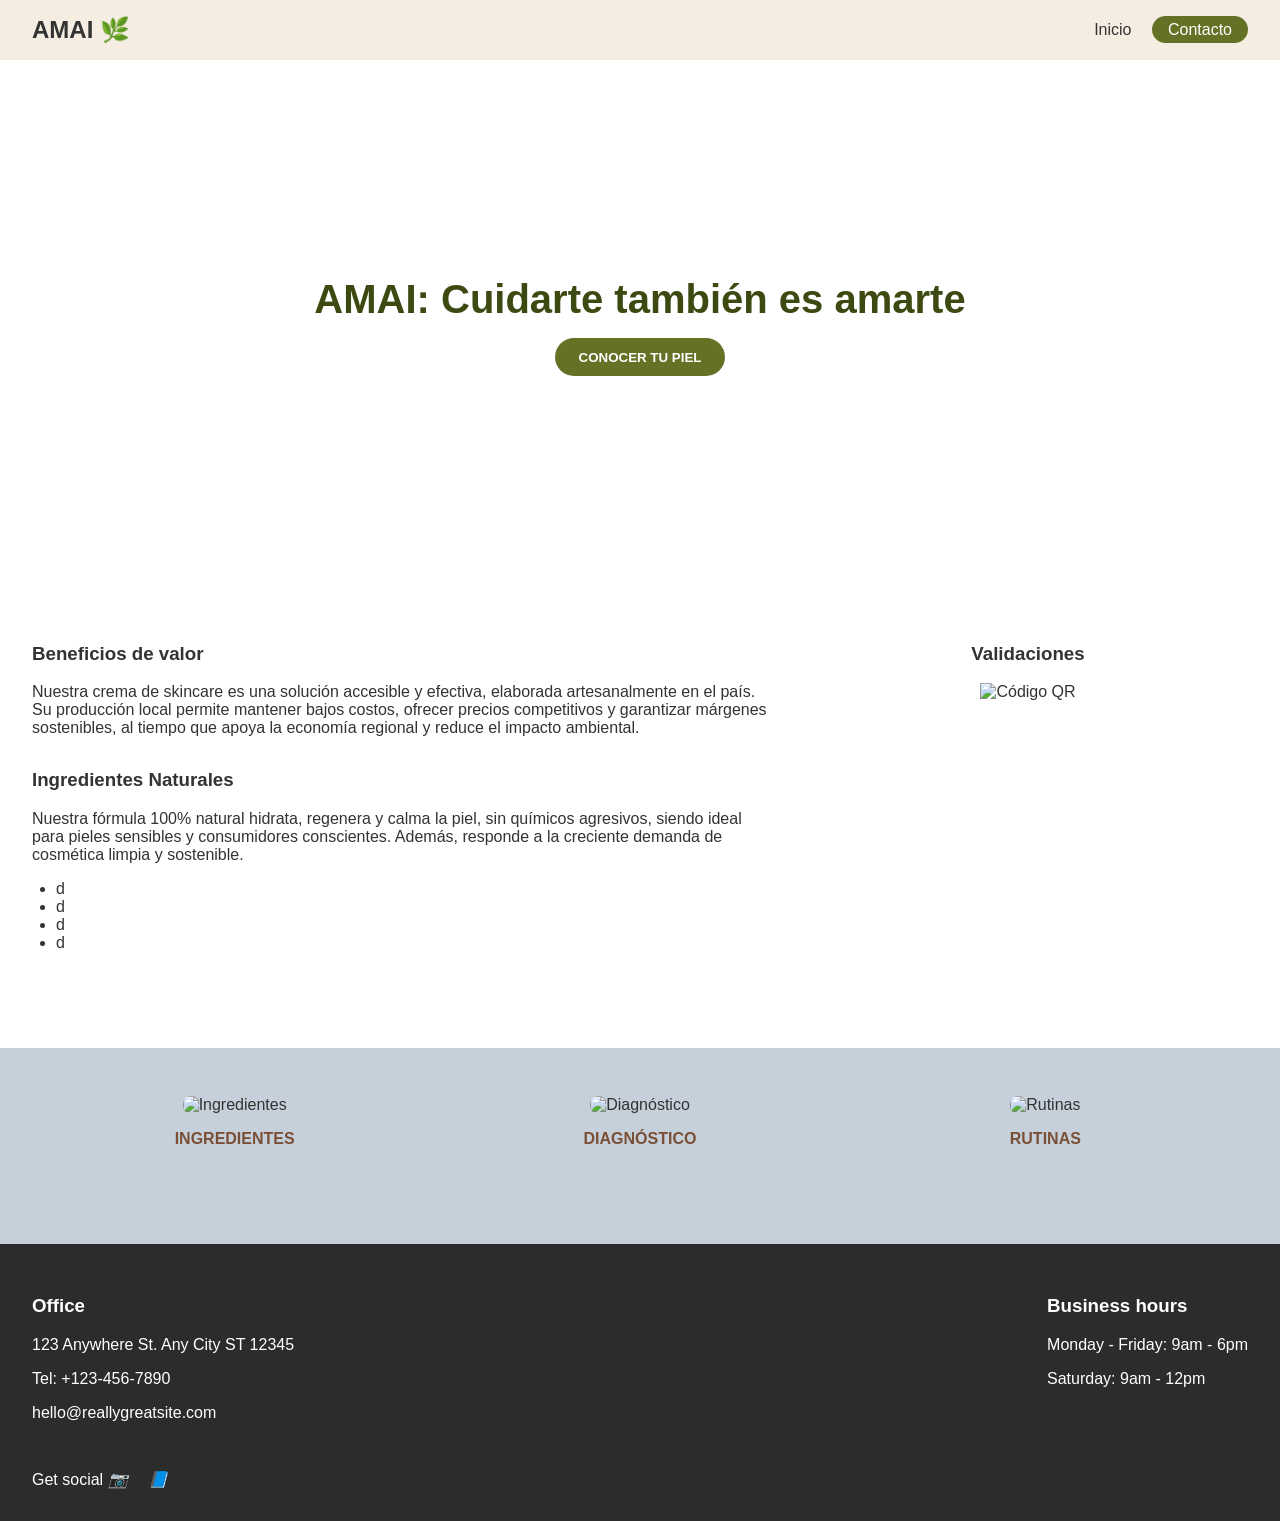
==== index.html @ 6f961f5f "Landing page" ====
<!DOCTYPE html>
<html lang="es">
<head>
  <meta charset="UTF-8" />
  <meta name="viewport" content="width=device-width, initial-scale=1.0" />
  <title>Amai - Cuida tu piel</title>
  <link rel="stylesheet" href="style.css" />
</head>
<body>
  <header>
    <div class="logo">AMAI 🌿</div>
    <nav>
      <a href="#">Inicio</a>
      <a href="#">Contacto</a>
    </nav>
  </header>

  <section class="hero">
    <div class="hero-content">
      <h1>AMAI: Cuidarte también es amarte</h1>
      <button>CONOCER TU PIEL</button>
    </div>
  </section>

  <section class="content">
    <div class="text-block">
      <div class="benefits">
        <h3>Beneficios de valor</h3>
        <p>Nuestra crema de skincare es una solución accesible y efectiva, elaborada artesanalmente en el país. Su producción local permite mantener bajos costos, ofrecer precios competitivos y garantizar márgenes sostenibles, al tiempo que apoya la economía regional y reduce el impacto ambiental.</p>
      </div>
      <div class="ingredients">
        <h3>Ingredientes Naturales</h3>
        <p>Nuestra fórmula 100% natural hidrata, regenera y calma la piel, sin químicos agresivos, siendo ideal para pieles sensibles y consumidores conscientes. Además, responde a la creciente demanda de cosmética limpia y sostenible.</p>
        <ul>
          <li>d</li>
          <li>d</li>
          <li>d</li>
          <li>d</li>
        </ul>
      </div>
    </div>
    <div class="qr">
      <h3>Validaciones</h3>
      <img src="images/qr.png" alt="Código QR" />
    </div>
  </section>

  <section class="sections">
    <div class="section">
      <img src="images/ingredientes.jpg" alt="Ingredientes" />
      <p>INGREDIENTES</p>
    </div>
    <div class="section">
      <img src="images/diagnostico.jpg" alt="Diagnóstico" />
      <p>DIAGNÓSTICO</p>
    </div>
    <div class="section">
      <img src="images/rutinas.jpg" alt="Rutinas" />
      <p>RUTINAS</p>
    </div>
  </section>

  <footer>
    <div class="footer-container">
      <div class="footer-section">
        <h3>Office</h3>
        <p>123 Anywhere St. Any City ST 12345</p>
        <p>Tel: +123-456-7890</p>
        <p>hello@reallygreatsite.com</p>
      </div>
      <div class="footer-section">
        <h3>Business hours</h3>
        <p>Monday - Friday: 9am - 6pm</p>
        <p>Saturday: 9am - 12pm</p>
      </div>
    </div>
    <div class="social-icons">
      <span>Get social</span>
      <i>📷</i>
      <i>📘</i>
    </div>
  </footer>
</body>
</html>
---- style.css ----
body {
  margin: 0;
  font-family: 'Helvetica Neue', sans-serif;
  color: #333;
}

header {
  background: #f5ede2;
  display: flex;
  justify-content: space-between;
  align-items: center;
  padding: 1rem 2rem;
}

header .logo {
  font-weight: bold;
  font-size: 1.5rem;
}

header nav a {
  margin-left: 1rem;
  text-decoration: none;
  color: #333;
}

header nav a:last-child {
  background-color: #637225;
  color: white;
  padding: 0.3rem 1rem;
  border-radius: 20px;
}

.hero {
  background: url("images/hero.jpg") no-repeat center;
  background-size: cover;
  height: 500px;
  display: flex;
  justify-content: center;
  align-items: center;
  text-align: center;
}

.hero h1 {
  color: #3c4a12;
  font-size: 2.5rem;
  margin-bottom: 1rem;
}

.hero button {
  background-color: #637225;
  color: white;
  border: none;
  padding: 0.7rem 1.5rem;
  border-radius: 20px;
  font-weight: bold;
  cursor: pointer;
}

.content {
  display: flex;
  flex-wrap: wrap;
  justify-content: space-between;
  padding: 4rem 2rem;
  gap: 2rem;
}

.text-block {
  flex: 1 1 55%;
}

.qr {
  flex: 1 1 30%;
  text-align: center;
}

.qr img {
  max-width: 150px;
}

.benefits, .ingredients {
  margin-bottom: 2rem;
}

ul {
  padding-left: 1.5rem;
}

.sections {
  display: flex;
  justify-content: space-around;
  background: #c5d0db;
  padding: 3rem 2rem;
  flex-wrap: wrap;
}

.section {
  width: 250px;
  text-align: center;
  margin-bottom: 2rem;
}

.section img {
  max-width: 100%;
  height: auto;
  border-radius: 8px;
}

.section p {
  font-weight: bold;
  color: #7a4f36;
}

footer {
  background: #2c2c2c;
  color: white;
  padding: 2rem;
}

.footer-container {
  display: flex;
  justify-content: space-between;
  flex-wrap: wrap;
}

.footer-section {
  margin-bottom: 1rem;
}

.social-icons {
  margin-top: 1rem;
}

.social-icons i {
  margin-right: 1rem;
}

@media (max-width: 768px) {
  .content, .footer-container {
    flex-direction: column;
    align-items: center;
  }

  .text-block, .qr {
    width: 100%;
  }

  .section {
    width: 80%;
  }
}
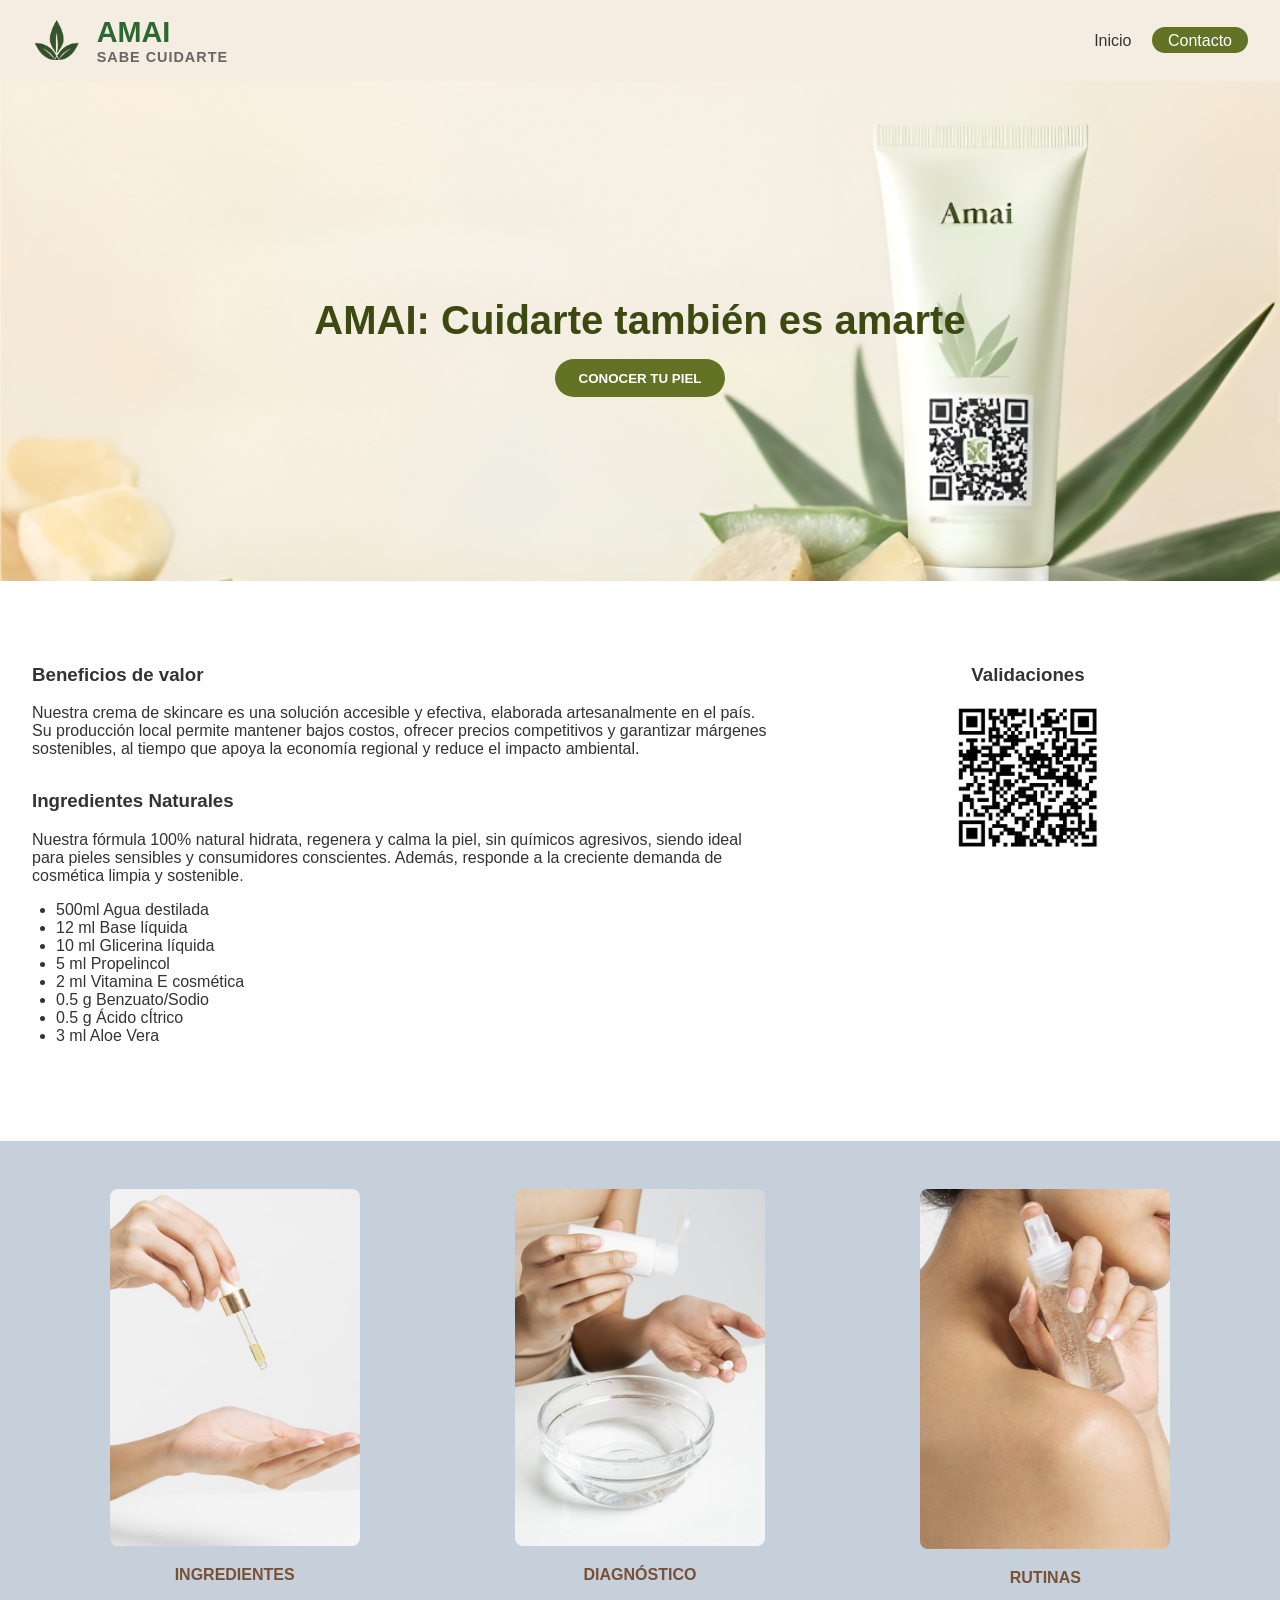
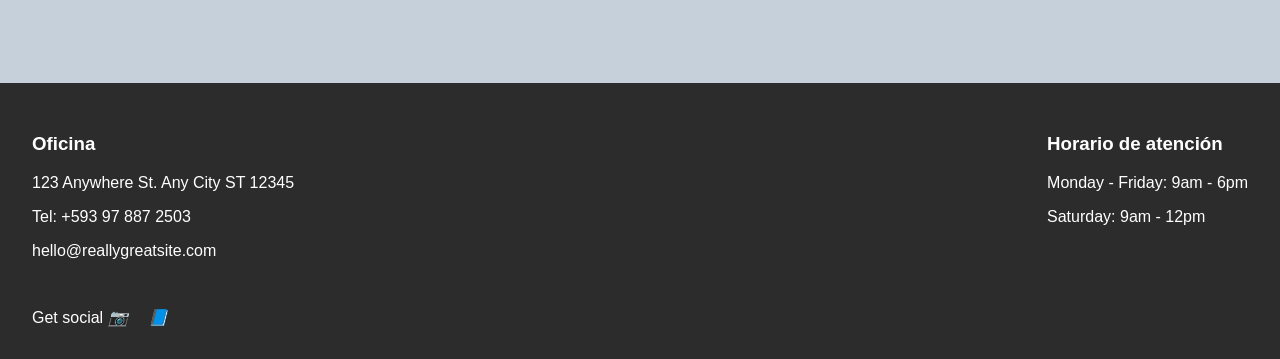
==== commit 2e6f6a9a: "actualización" ====
--- a/index.html
+++ b/index.html
@@ -4,13 +4,20 @@
   <meta charset="UTF-8" />
   <meta name="viewport" content="width=device-width, initial-scale=1.0" />
   <title>Amai - Cuida tu piel</title>
+  <link href="https://fonts.googleapis.com/css2?family=Work+Sans:wght@400;500;700&display=swap" rel="stylesheet">
   <link rel="stylesheet" href="style.css" />
 </head>
 <body>
   <header>
-    <div class="logo">AMAI 🌿</div>
+    <div class="logo" style="flex-direction: row; align-items: center; gap: 1rem;">
+    <img src="images/amailogo.png" alt="Logo AMAI" style="height: 48px; width: auto;">
+    <div style="display: flex; flex-direction: column;">
+      <strong>AMAI</strong>
+      <small>SABE CUIDARTE</small>
+    </div>
+  </div>
     <nav>
-      <a href="#">Inicio</a>
+      <a href="index.html">Inicio</a>
       <a href="#">Contacto</a>
     </nav>
   </header>
@@ -18,7 +25,9 @@
   <section class="hero">
     <div class="hero-content">
       <h1>AMAI: Cuidarte también es amarte</h1>
-      <button>CONOCER TU PIEL</button>
+      <a href="form.html">
+        <button>CONOCER TU PIEL</button>
+      </a>
     </div>
   </section>
 
@@ -32,16 +41,20 @@
         <h3>Ingredientes Naturales</h3>
         <p>Nuestra fórmula 100% natural hidrata, regenera y calma la piel, sin químicos agresivos, siendo ideal para pieles sensibles y consumidores conscientes. Además, responde a la creciente demanda de cosmética limpia y sostenible.</p>
         <ul>
-          <li>d</li>
-          <li>d</li>
-          <li>d</li>
-          <li>d</li>
+          <li>500ml Agua destilada</li>
+          <li>12 ml Base líquida</li>
+          <li>10 ml Glicerina líquida</li>
+          <li>5 ml Propelincol</li>
+          <li>2 ml Vitamina E cosmética</li>
+          <li>0.5 g Benzuato/Sodio</li>
+          <li>0.5 g Ácido cÍtrico</li>
+          <li>3 ml Aloe Vera</li>
         </ul>
       </div>
     </div>
     <div class="qr">
       <h3>Validaciones</h3>
-      <img src="images/qr.png" alt="Código QR" />
+      <img src="images/qr.jpg" alt="Código QR" />
     </div>
   </section>
 
@@ -63,13 +76,13 @@
   <footer>
     <div class="footer-container">
       <div class="footer-section">
-        <h3>Office</h3>
+        <h3>Oficina</h3>
         <p>123 Anywhere St. Any City ST 12345</p>
-        <p>Tel: +123-456-7890</p>
+        <p>Tel: +593 97 887 2503</p>
         <p>hello@reallygreatsite.com</p>
       </div>
       <div class="footer-section">
-        <h3>Business hours</h3>
+        <h3>Horario de atención</h3>
         <p>Monday - Friday: 9am - 6pm</p>
         <p>Saturday: 9am - 12pm</p>
       </div>
--- a/style.css
+++ b/style.css
@@ -13,14 +13,36 @@
 }
 
 header .logo {
+  font-size: 1.5rem;
   font-weight: bold;
-  font-size: 1.5rem;
+  color: #2e6831;
+  display: flex;
+  align-items: center;
+  gap: 0.5rem;
 }
 
 header nav a {
   margin-left: 1rem;
   text-decoration: none;
   color: #333;
+}
+
+.logo {
+  display: flex;
+  flex-direction: column;
+  align-items: start;
+}
+
+.logo strong {
+  font-size: 1.8rem;
+  color: #2e6831;
+  font-weight: 700;
+}
+
+.logo small {
+  font-size: 0.9rem;
+  color: #666;
+  letter-spacing: 1px;
 }
 
 header nav a:last-child {
@@ -77,7 +99,8 @@
   max-width: 150px;
 }
 
-.benefits, .ingredients {
+.benefits,
+.ingredients {
   margin-bottom: 2rem;
 }
 
@@ -135,16 +158,19 @@
 }
 
 @media (max-width: 768px) {
-  .content, .footer-container {
+
+  .content,
+  .footer-container {
     flex-direction: column;
     align-items: center;
   }
 
-  .text-block, .qr {
+  .text-block,
+  .qr {
     width: 100%;
   }
 
   .section {
     width: 80%;
   }
-}
+}
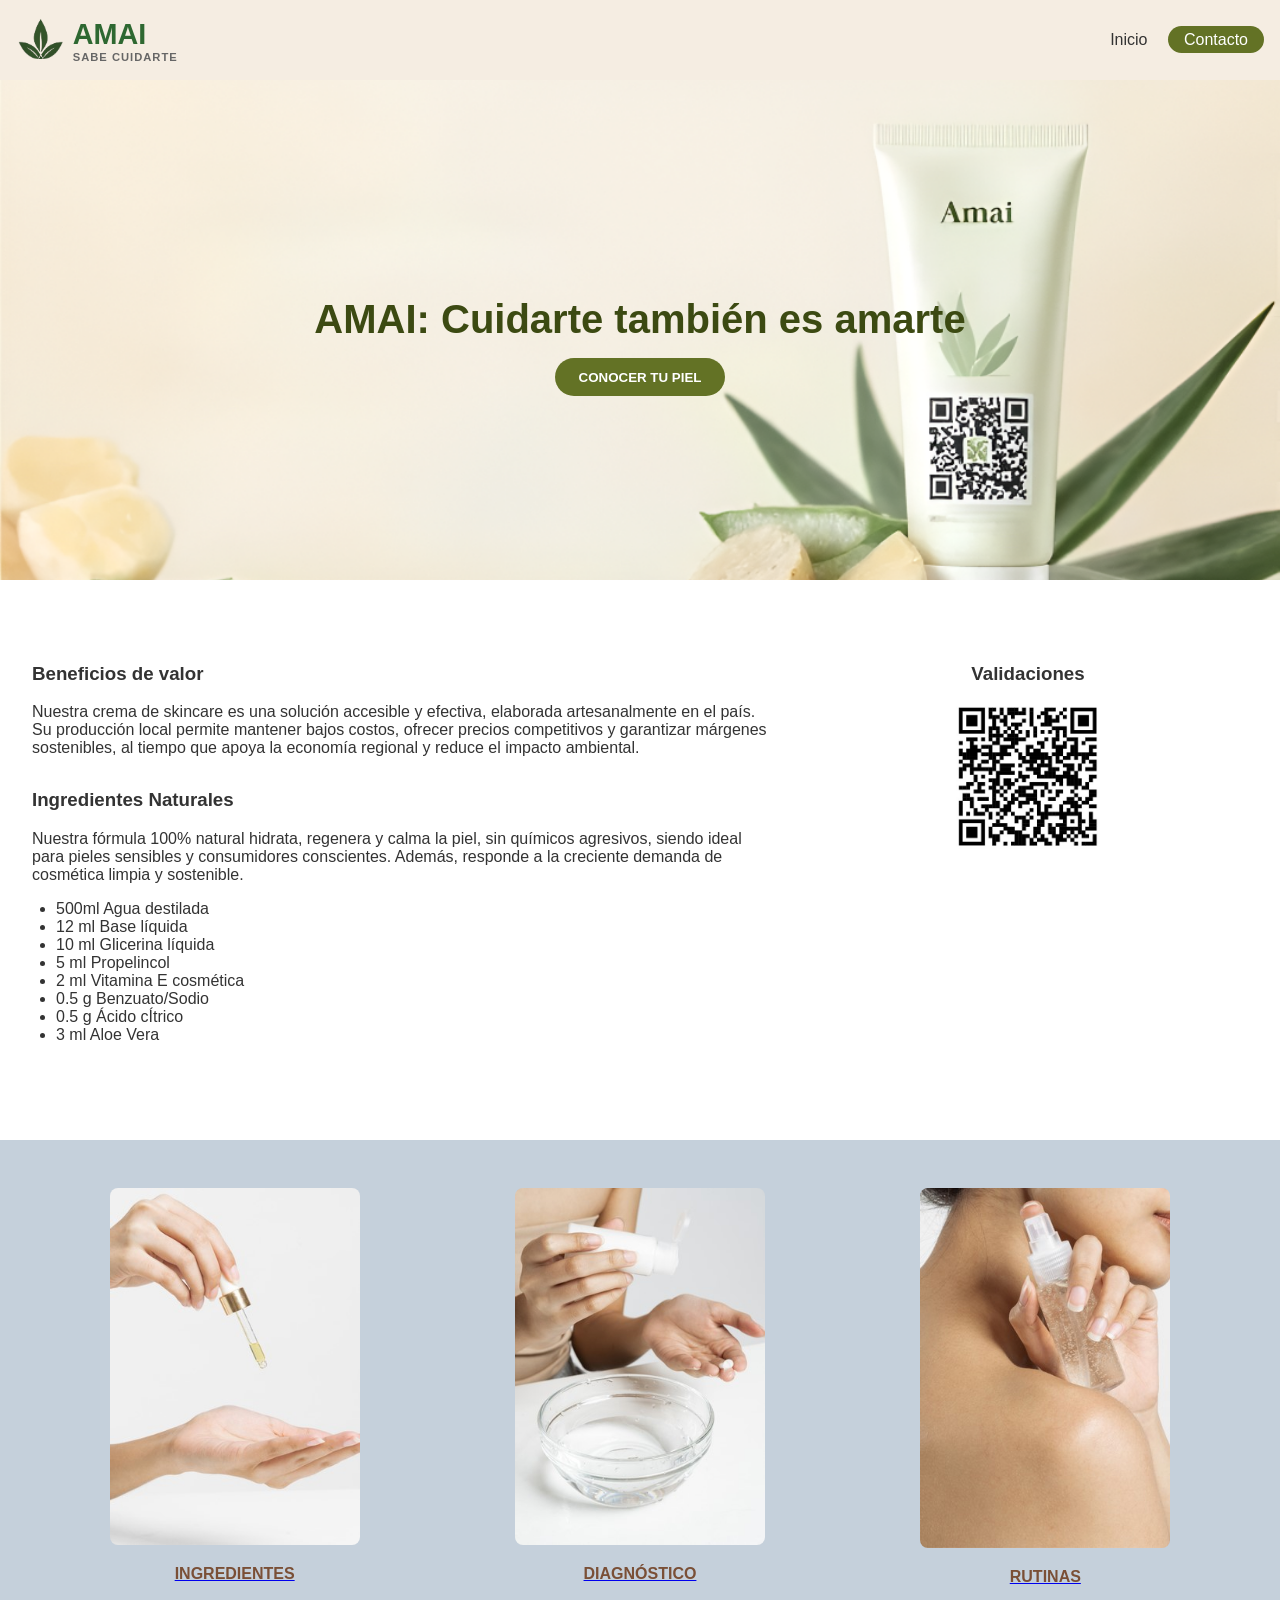
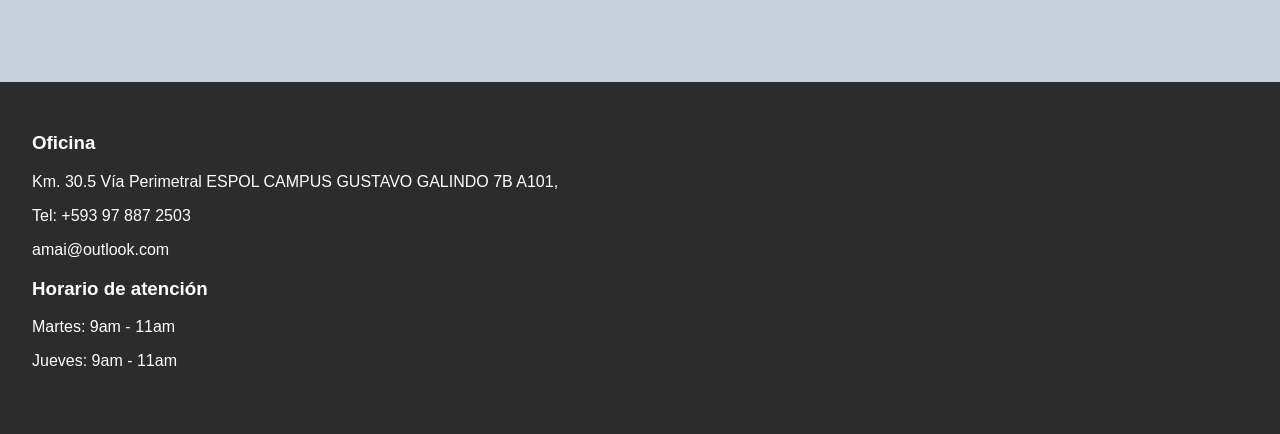
==== commit 9b09b611: "final??" ====
--- a/index.html
+++ b/index.html
@@ -9,16 +9,16 @@
 </head>
 <body>
   <header>
-    <div class="logo" style="flex-direction: row; align-items: center; gap: 1rem;">
-    <img src="images/amailogo.png" alt="Logo AMAI" style="height: 48px; width: auto;">
-    <div style="display: flex; flex-direction: column;">
-      <strong>AMAI</strong>
-      <small>SABE CUIDARTE</small>
+    <div class="logo" style="flex-direction: row; align-items: center; gap: rem;">
+      <img src="images/amailogo.png" alt="Logo AMAI" style="height: 48px; width: auto;">
+      <div style="display: flex; flex-direction: column;">
+        <strong>AMAI</strong>
+        <small>SABE CUIDARTE</small>
+      </div>
     </div>
-  </div>
     <nav>
       <a href="index.html">Inicio</a>
-      <a href="#">Contacto</a>
+      <a href="#contacto">Contacto</a>
     </nav>
   </header>
 
@@ -37,20 +37,22 @@
         <h3>Beneficios de valor</h3>
         <p>Nuestra crema de skincare es una solución accesible y efectiva, elaborada artesanalmente en el país. Su producción local permite mantener bajos costos, ofrecer precios competitivos y garantizar márgenes sostenibles, al tiempo que apoya la economía regional y reduce el impacto ambiental.</p>
       </div>
-      <div class="ingredients">
-        <h3>Ingredientes Naturales</h3>
-        <p>Nuestra fórmula 100% natural hidrata, regenera y calma la piel, sin químicos agresivos, siendo ideal para pieles sensibles y consumidores conscientes. Además, responde a la creciente demanda de cosmética limpia y sostenible.</p>
-        <ul>
-          <li>500ml Agua destilada</li>
-          <li>12 ml Base líquida</li>
-          <li>10 ml Glicerina líquida</li>
-          <li>5 ml Propelincol</li>
-          <li>2 ml Vitamina E cosmética</li>
-          <li>0.5 g Benzuato/Sodio</li>
-          <li>0.5 g Ácido cÍtrico</li>
-          <li>3 ml Aloe Vera</li>
-        </ul>
-      </div>
+      <section id="ingredientes">
+        <div class="ingredients">
+          <h3>Ingredientes Naturales</h3>
+          <p>Nuestra fórmula 100% natural hidrata, regenera y calma la piel, sin químicos agresivos, siendo ideal para pieles sensibles y consumidores conscientes. Además, responde a la creciente demanda de cosmética limpia y sostenible.</p>
+          <ul>
+            <li>500ml Agua destilada</li>
+            <li>12 ml Base líquida</li>
+            <li>10 ml Glicerina líquida</li>
+            <li>5 ml Propelincol</li>
+            <li>2 ml Vitamina E cosmética</li>
+            <li>0.5 g Benzuato/Sodio</li>
+            <li>0.5 g Ácido cÍtrico</li>
+            <li>3 ml Aloe Vera</li>
+          </ul>
+        </div>
+      </section>
     </div>
     <div class="qr">
       <h3>Validaciones</h3>
@@ -60,38 +62,39 @@
 
   <section class="sections">
     <div class="section">
-      <img src="images/ingredientes.jpg" alt="Ingredientes" />
-      <p>INGREDIENTES</p>
+      <a href="#ingredientes">
+        <img src="images/ingredientes.jpg" alt="Ingredientes" />
+        <p>INGREDIENTES</p>
+      </a>
     </div>
     <div class="section">
-      <img src="images/diagnostico.jpg" alt="Diagnóstico" />
-      <p>DIAGNÓSTICO</p>
+      <a href="form.html">
+        <img src="images/diagnostico.jpg" alt="Diagnóstico" />
+        <p>DIAGNÓSTICO</p>
+      </a>
     </div>
     <div class="section">
-      <img src="images/rutinas.jpg" alt="Rutinas" />
-      <p>RUTINAS</p>
+      <a href="form.html">
+        <img src="images/rutinas.jpg" alt="Rutinas" />
+        <p>RUTINAS</p>
+      </a>
     </div>
   </section>
 
   <footer>
-    <div class="footer-container">
-      <div class="footer-section">
-        <h3>Oficina</h3>
-        <p>123 Anywhere St. Any City ST 12345</p>
-        <p>Tel: +593 97 887 2503</p>
-        <p>hello@reallygreatsite.com</p>
+    <section class="contacto">
+      <div class="footer-container">
+        <div class="footer-section">
+          <h3>Oficina</h3>
+          <p>Km. 30.5 Vía Perimetral ESPOL CAMPUS GUSTAVO GALINDO 7B A101,</p>
+          <p>Tel: +593 97 887 2503</p>
+          <p>amai@outlook.com</p>
+          <h3>Horario de atención</h3>
+          <p>Martes: 9am - 11am</p>
+          <p>Jueves: 9am - 11am</p>
+        </div>
       </div>
-      <div class="footer-section">
-        <h3>Horario de atención</h3>
-        <p>Monday - Friday: 9am - 6pm</p>
-        <p>Saturday: 9am - 12pm</p>
-      </div>
-    </div>
-    <div class="social-icons">
-      <span>Get social</span>
-      <i>📷</i>
-      <i>📘</i>
-    </div>
+    </section>
   </footer>
 </body>
 </html>
--- a/style.css
+++ b/style.css
@@ -9,7 +9,7 @@
   display: flex;
   justify-content: space-between;
   align-items: center;
-  padding: 1rem 2rem;
+  padding: 1rem 1rem;
 }
 
 header .logo {
@@ -40,7 +40,7 @@
 }
 
 .logo small {
-  font-size: 0.9rem;
+  font-size: 0.7rem;
   color: #666;
   letter-spacing: 1px;
 }
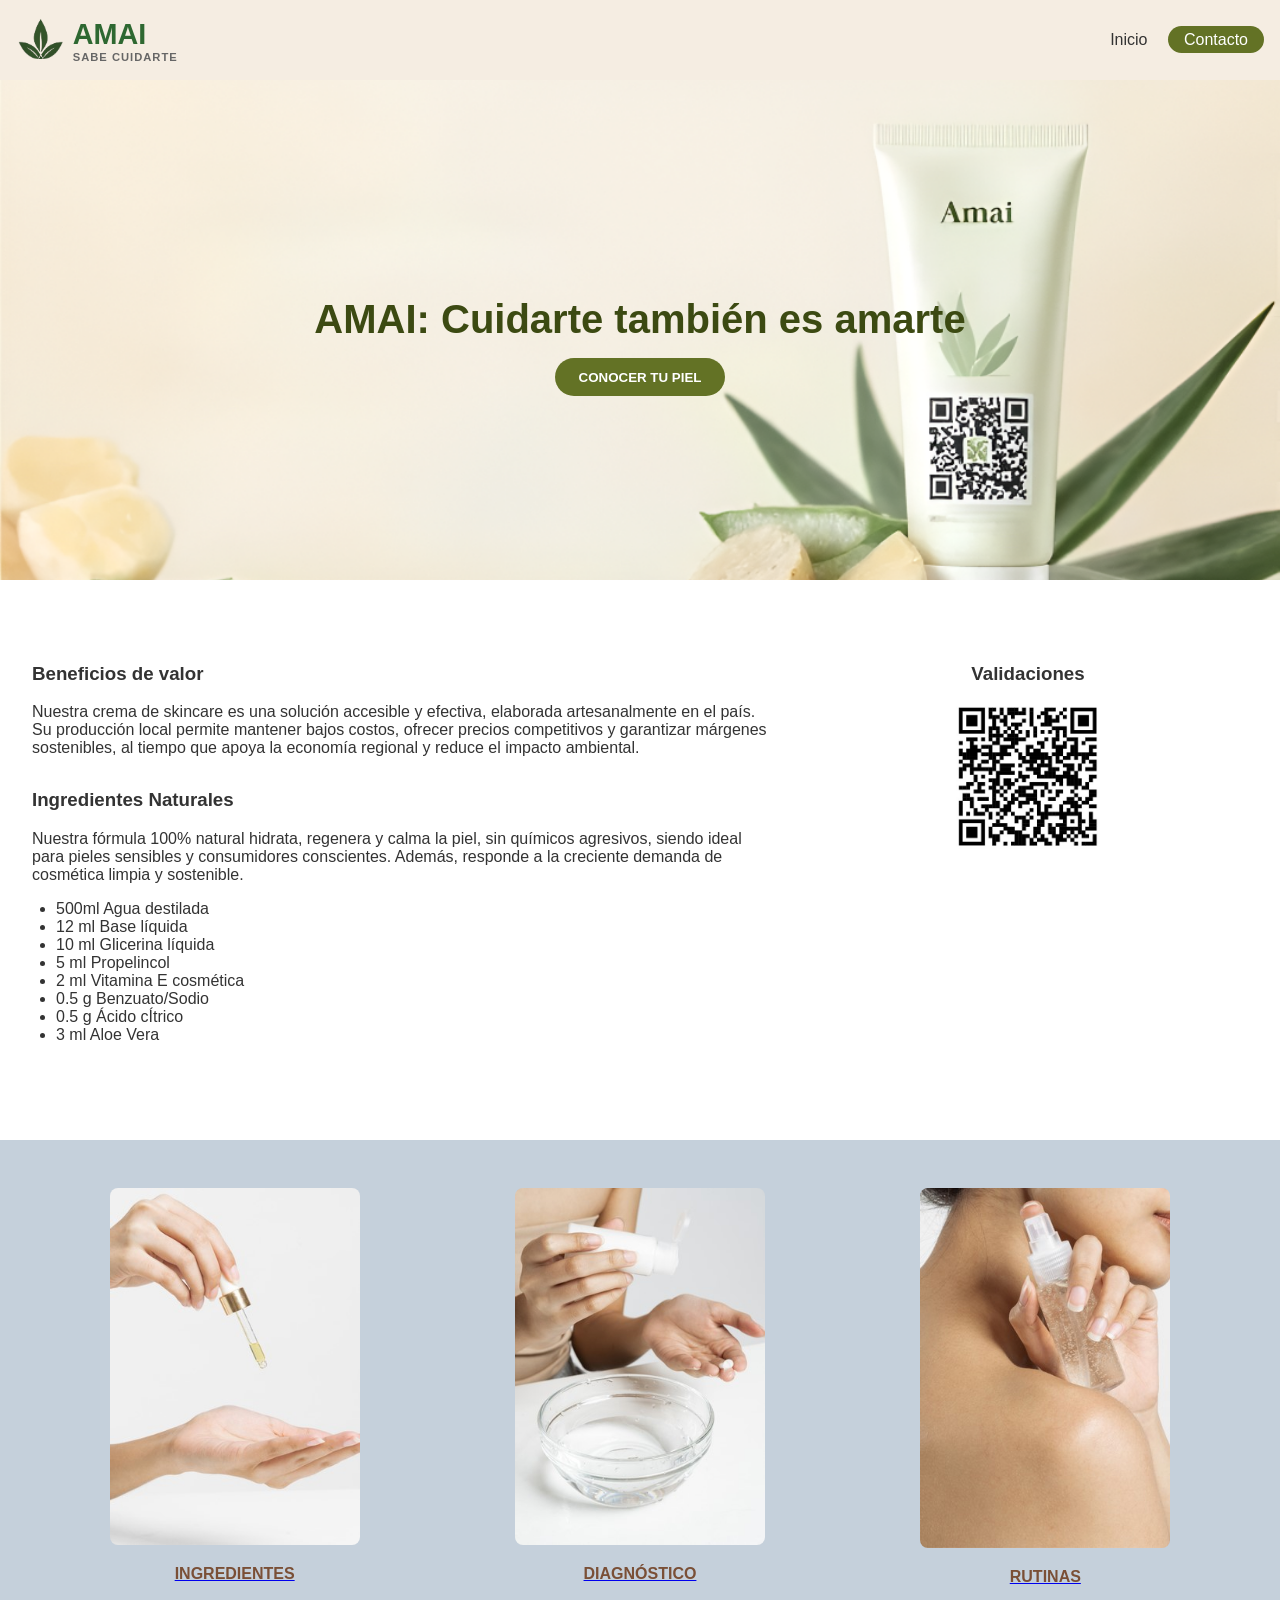
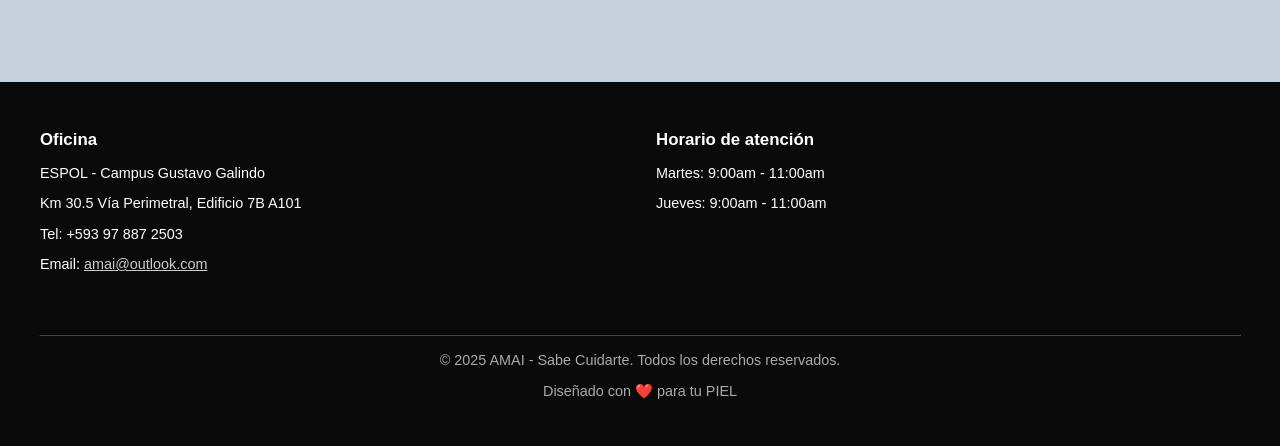
==== commit 55dbb851: "final 2" ====
--- a/index.html
+++ b/index.html
@@ -1,5 +1,6 @@
 <!DOCTYPE html>
 <html lang="es">
+
 <head>
   <meta charset="UTF-8" />
   <meta name="viewport" content="width=device-width, initial-scale=1.0" />
@@ -7,6 +8,7 @@
   <link href="https://fonts.googleapis.com/css2?family=Work+Sans:wght@400;500;700&display=swap" rel="stylesheet">
   <link rel="stylesheet" href="style.css" />
 </head>
+
 <body>
   <header>
     <div class="logo" style="flex-direction: row; align-items: center; gap: rem;">
@@ -18,7 +20,7 @@
     </div>
     <nav>
       <a href="index.html">Inicio</a>
-      <a href="#contacto">Contacto</a>
+      <a href="#footer">Contacto</a>
     </nav>
   </header>
 
@@ -35,12 +37,16 @@
     <div class="text-block">
       <div class="benefits">
         <h3>Beneficios de valor</h3>
-        <p>Nuestra crema de skincare es una solución accesible y efectiva, elaborada artesanalmente en el país. Su producción local permite mantener bajos costos, ofrecer precios competitivos y garantizar márgenes sostenibles, al tiempo que apoya la economía regional y reduce el impacto ambiental.</p>
+        <p>Nuestra crema de skincare es una solución accesible y efectiva, elaborada artesanalmente en el país. Su
+          producción local permite mantener bajos costos, ofrecer precios competitivos y garantizar márgenes
+          sostenibles, al tiempo que apoya la economía regional y reduce el impacto ambiental.</p>
       </div>
       <section id="ingredientes">
         <div class="ingredients">
           <h3>Ingredientes Naturales</h3>
-          <p>Nuestra fórmula 100% natural hidrata, regenera y calma la piel, sin químicos agresivos, siendo ideal para pieles sensibles y consumidores conscientes. Además, responde a la creciente demanda de cosmética limpia y sostenible.</p>
+          <p>Nuestra fórmula 100% natural hidrata, regenera y calma la piel, sin químicos agresivos, siendo ideal para
+            pieles sensibles y consumidores conscientes. Además, responde a la creciente demanda de cosmética limpia y
+            sostenible.</p>
           <ul>
             <li>500ml Agua destilada</li>
             <li>12 ml Base líquida</li>
@@ -81,20 +87,49 @@
     </div>
   </section>
 
-  <footer>
-    <section class="contacto">
-      <div class="footer-container">
-        <div class="footer-section">
-          <h3>Oficina</h3>
-          <p>Km. 30.5 Vía Perimetral ESPOL CAMPUS GUSTAVO GALINDO 7B A101,</p>
-          <p>Tel: +593 97 887 2503</p>
-          <p>amai@outlook.com</p>
-          <h3>Horario de atención</h3>
-          <p>Martes: 9am - 11am</p>
-          <p>Jueves: 9am - 11am</p>
+  <footer id="footer" style="background-color: #0a0a0a; color: white; padding: 2rem 1rem; font-size: 0.9rem;">
+    <div class="footer-container"
+      style="display: flex; flex-wrap: wrap; justify-content: space-between; max-width: 1200px; margin: auto; gap: 2rem;">
+
+      <!-- Información de contacto -->
+      <div class="footer-section" style="flex: 1; min-width: 240px;">
+        <h3 style="margin-bottom: 0.5rem;">Oficina</h3>
+        <p>ESPOL - Campus Gustavo Galindo</p>
+        <p>Km 30.5 Vía Perimetral, Edificio 7B A101</p>
+        <p>Tel: +593 97 887 2503</p>
+        <p>Email: <a href="mailto:amai@outlook.com" style="color: #ccc;">amai@outlook.com</a></p>
+      </div>
+
+      <!-- Horarios -->
+      <div class="footer-section" style="flex: 1; min-width: 240px;">
+        <h3 style="margin-bottom: 0.5rem;">Horario de atención</h3>
+        <p>Martes: 9:00am - 11:00am</p>
+        <p>Jueves: 9:00am - 11:00am</p>
+      </div>
+
+      <!-- Redes sociales 
+
+      <div class="footer-section" style="flex: 1; min-width: 240px;">
+        <h3 style="margin-bottom: 0.5rem;">Síguenos</h3>
+        <div style="display: flex; gap: 1rem;">
+          <a href="#" aria-label="Facebook" style="color: white; font-size: 1.2rem;">📘</a>
+          <a href="#" aria-label="Instagram" style="color: white; font-size: 1.2rem;">📸</a>
+          <a href="#" aria-label="WhatsApp" style="color: white; font-size: 1.2rem;">💬</a>
         </div>
       </div>
-    </section>
+
+      -->   
+    </div>
+
+    <!-- Línea separadora -->
+    <hr style="margin: 2rem auto 1rem auto; border-color: #444; max-width: 1200px;">
+
+    <!-- Derechos reservados -->
+    <div style="text-align: center; color: #aaa;">
+      <p>&copy; 2025 AMAI - Sabe Cuidarte. Todos los derechos reservados.</p>
+      <p>Diseñado con ❤️ para tu PIEL</p>
+    </div>
   </footer>
 </body>
-</html>
+
+</html>
